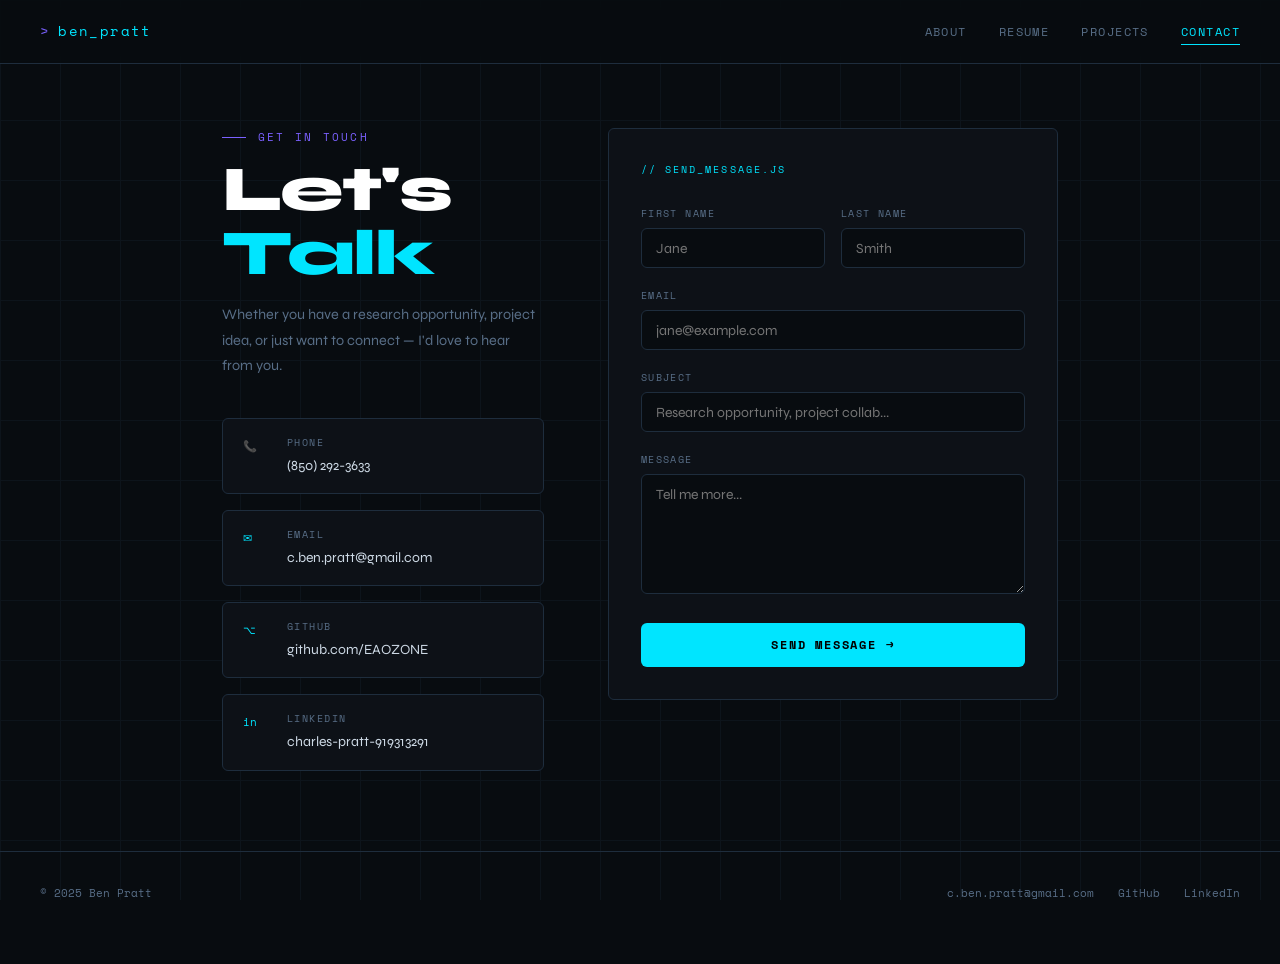
==== contact.html @ c1a09a0b "Adds arms etc" ====
<!DOCTYPE html>
<html lang="en">
<head>
  <meta charset="UTF-8" />
  <meta name="viewport" content="width=device-width, initial-scale=1.0" />
  <title>Contact — Ben Pratt</title>
  <link rel="stylesheet" href="css/style.css" />
  <style>
    .contact-wrapper {
      max-width: 900px;
      margin: 0 auto;
      padding: 4rem 2rem 5rem;
      position: relative;
      z-index: 1;
      display: grid;
      grid-template-columns: 1fr 1.4fr;
      gap: 4rem;
      align-items: start;
    }

    /* ── LEFT ── */
    .contact-info h1 {
      font-size: clamp(2.5rem, 5vw, 4rem);
      font-weight: 800;
      color: #fff;
      line-height: 1;
      letter-spacing: -.02em;
      margin-bottom: 1rem;
    }
    .contact-info h1 span { color: var(--accent); }
    .contact-info p {
      color: var(--muted);
      font-size: .9rem;
      line-height: 1.75;
      margin-bottom: 2.5rem;
    }

    .contact-details { display: flex; flex-direction: column; gap: 1rem; }
    .contact-item {
      display: flex;
      gap: 1rem;
      align-items: flex-start;
      padding: 1rem 1.25rem;
      background: var(--bg2);
      border: 1px solid var(--border);
      border-radius: var(--radius);
      transition: border-color .2s;
    }
    .contact-item:hover { border-color: var(--accent); }
    .contact-item-icon {
      font-family: var(--font-mono);
      font-size: .7rem;
      color: var(--accent);
      width: 28px;
      flex-shrink: 0;
      padding-top: .1rem;
    }
    .contact-item-label {
      font-family: var(--font-mono);
      font-size: .6rem;
      color: var(--muted);
      letter-spacing: .15em;
      text-transform: uppercase;
      margin-bottom: .2rem;
    }
    .contact-item-value {
      font-size: .875rem;
      color: var(--text);
    }
    .contact-item-value a { color: var(--text); }
    .contact-item-value a:hover { color: var(--accent); }

    /* ── FORM ── */
    .contact-form {
      background: var(--bg2);
      border: 1px solid var(--border);
      border-radius: var(--radius);
      padding: 2rem;
    }
    .form-title {
      font-family: var(--font-mono);
      font-size: .65rem;
      color: var(--accent);
      letter-spacing: .2em;
      text-transform: uppercase;
      margin-bottom: 1.75rem;
    }

    .form-row {
      display: grid;
      grid-template-columns: 1fr 1fr;
      gap: 1rem;
    }
    .form-group { margin-bottom: 1.25rem; }
    .form-group label {
      display: block;
      font-family: var(--font-mono);
      font-size: .6rem;
      color: var(--muted);
      letter-spacing: .15em;
      text-transform: uppercase;
      margin-bottom: .4rem;
    }
    .form-group input,
    .form-group textarea,
    .form-group select {
      width: 100%;
      background: var(--bg);
      border: 1px solid var(--border);
      border-radius: var(--radius);
      padding: .65rem .9rem;
      color: var(--text);
      font-family: var(--font-body);
      font-size: .875rem;
      outline: none;
      transition: border-color .2s, box-shadow .2s;
      resize: vertical;
    }
    .form-group input:focus,
    .form-group textarea:focus {
      border-color: var(--accent);
      box-shadow: 0 0 0 3px rgba(0,229,255,.08);
    }
    .form-group textarea { min-height: 120px; }

    .form-submit {
      width: 100%;
      padding: .85rem;
      background: var(--accent);
      color: #000;
      font-family: var(--font-mono);
      font-size: .75rem;
      font-weight: 700;
      letter-spacing: .15em;
      text-transform: uppercase;
      border: none;
      border-radius: var(--radius);
      cursor: pointer;
      transition: opacity .2s, box-shadow .2s;
    }
    .form-submit:hover {
      opacity: .9;
      box-shadow: var(--glow);
    }

    /* ── SUCCESS ── */
    .form-success {
      display: none;
      text-align: center;
      padding: 2rem;
    }
    .form-success.visible { display: block; }
    .form-success .icon {
      font-size: 2rem;
      margin-bottom: 1rem;
      color: var(--green);
    }
    .form-success p {
      font-family: var(--font-mono);
      font-size: .8rem;
      color: var(--muted);
    }

    @media (max-width: 768px) {
      .contact-wrapper { grid-template-columns: 1fr; gap: 2.5rem; }
      .form-row { grid-template-columns: 1fr; }
    }
  </style>
</head>
<body>
  <div class="grid-bg"></div>

  <nav>
    <div class="nav-logo">ben_pratt</div>
    <ul class="nav-links">
      <li><a href="index.html">About</a></li>
      <li><a href="resume.html">Resume</a></li>
      <li><a href="projects.html">Projects</a></li>
      <li><a href="contact.html" class="active">Contact</a></li>
    </ul>
  </nav>

  <main>
    <div class="contact-wrapper">

      <!-- LEFT: info -->
      <div class="contact-info fade-up">
        <div class="section-label">Get in Touch</div>
        <h1>Let's<br /><span>Talk</span></h1>
        <p>
          Whether you have a research opportunity, project idea, or just want to connect — I'd love to hear from you.
        </p>

        <div class="contact-details">
          <div class="contact-item">
            <div class="contact-item-icon">📞</div>
            <div>
              <div class="contact-item-label">Phone</div>
              <div class="contact-item-value">(850) 292-3633</div>
            </div>
          </div>
          <div class="contact-item">
            <div class="contact-item-icon">✉</div>
            <div>
              <div class="contact-item-label">Email</div>
              <div class="contact-item-value">
                <a href="mailto:c.ben.pratt@gmail.com">c.ben.pratt@gmail.com</a>
              </div>
            </div>
          </div>
          <div class="contact-item">
            <div class="contact-item-icon">⌥</div>
            <div>
              <div class="contact-item-label">GitHub</div>
              <div class="contact-item-value">
                <a href="https://github.com/EAOZONE" target="_blank">github.com/EAOZONE</a>
              </div>
            </div>
          </div>
          <div class="contact-item">
            <div class="contact-item-icon">in</div>
            <div>
              <div class="contact-item-label">LinkedIn</div>
              <div class="contact-item-value">
                <a href="https://www.linkedin.com/in/charles-pratt-919313291/" target="_blank">charles-pratt-919313291</a>
              </div>
            </div>
          </div>
        </div>
      </div>

      <!-- RIGHT: form -->
      <div class="contact-form fade-up fade-up-2">
        <div class="form-title">// send_message.js</div>

        <div id="formWrap">
          <div class="form-row">
            <div class="form-group">
              <label for="fname">First Name</label>
              <input type="text" id="fname" placeholder="Jane" />
            </div>
            <div class="form-group">
              <label for="lname">Last Name</label>
              <input type="text" id="lname" placeholder="Smith" />
            </div>
          </div>
          <div class="form-group">
            <label for="email">Email</label>
            <input type="email" id="email" placeholder="jane@example.com" />
          </div>
          <div class="form-group">
            <label for="subject">Subject</label>
            <input type="text" id="subject" placeholder="Research opportunity, project collab..." />
          </div>
          <div class="form-group">
            <label for="message">Message</label>
            <textarea id="message" placeholder="Tell me more..."></textarea>
          </div>
          <button class="form-submit" onclick="handleSubmit()">Send Message →</button>
        </div>

        <div class="form-success" id="successMsg">
          <div class="icon">✓</div>
          <h3 style="color:#fff;margin-bottom:.5rem;">Message sent!</h3>
          <p>Thanks for reaching out. I'll get back to you soon.</p>
        </div>
      </div>

    </div>

    <footer>
      <span>© 2025 Ben Pratt</span>
      <div class="footer-links">
        <a href="mailto:c.ben.pratt@gmail.com">c.ben.pratt@gmail.com</a>
        <a href="https://github.com/EAOZONE" target="_blank">GitHub</a>
        <a href="https://www.linkedin.com/in/charles-pratt-919313291/" target="_blank">LinkedIn</a>
      </div>
    </footer>
  </main>

  <script>
    function handleSubmit() {
      const email = document.getElementById('email').value.trim();
      const message = document.getElementById('message').value.trim();
      if (!email || !message) {
        alert('Please fill in your email and message.');
        return;
      }
      // In production you'd POST to a form service (Formspree, Netlify Forms, etc.)
      // For now, open the user's mail client as a fallback
      const fname = document.getElementById('fname').value.trim();
      const lname = document.getElementById('lname').value.trim();
      const subject = encodeURIComponent(document.getElementById('subject').value.trim() || 'Portfolio Contact');
      const body = encodeURIComponent(`From: ${fname} ${lname} <${email}>\n\n${message}`);
      window.location.href = `mailto:c.ben.pratt@gmail.com?subject=${subject}&body=${body}`;

      document.getElementById('formWrap').style.display = 'none';
      document.getElementById('successMsg').classList.add('visible');
    }
  </script>
</body>
</html>
---- css/style.css ----
@import url('https://fonts.googleapis.com/css2?family=Space+Mono:ital,wght@0,400;0,700;1,400&family=Syne:wght@400;600;700;800&display=swap');

/* ─── DESIGN TOKENS ─────────────────────────────────────────────────────── */

:root {
  --bg:        #080c10;
  --bg2:       #0d1117;
  --bg3:       #111820;
  --border:    #1e2d3d;
  --border2:   #2a3f55;
  --text:      #cdd9e5;
  --muted:     #586e87;
  --accent:    #00e5ff;
  --accent2:   #7b61ff;
  --accent3:   #ff4ecd;
  --green:     #39d353;
  --glow:      0 0 20px rgba(0,229,255,0.25);
  --glow-sm:   0 0 8px rgba(0,229,255,0.2);
  --radius:    6px;
  --font-mono: 'Space Mono', monospace;
  --font-body: 'Syne', sans-serif;
  --nav-h:     64px;
}

/* ─── RESET ──────────────────────────────────────────────────────────────── */
*, *::before, *::after { box-sizing: border-box; margin: 0; padding: 0; }
html { scroll-behavior: smooth; }
body {
  background: var(--bg);
  color: var(--text);
  font-family: var(--font-body);
  font-size: 16px;
  line-height: 1.65;
  min-height: 100vh;
  overflow-x: hidden;
}
a { color: var(--accent); text-decoration: none; transition: color .2s; }
a:hover { color: #fff; }
img { max-width: 100%; display: block; }
button { cursor: pointer; font-family: var(--font-body); }


/* ─── NAV ────────────────────────────────────────────────────────────────── */
nav {
  position: fixed;
  top: 0; left: 0; right: 0;
  height: var(--nav-h);
  background: rgba(8,12,16,.85);
  backdrop-filter: blur(12px);
  border-bottom: 1px solid var(--border);
  display: flex;
  align-items: center;
  justify-content: space-between;
  padding: 0 2.5rem;
  z-index: 100;
}
.nav-logo {
  font-family: var(--font-mono);
  font-size: .85rem;
  color: var(--accent);
  letter-spacing: .1em;
  display: flex;
  align-items: center;
  gap: .5rem;
}
.nav-logo::before {
  content: '>';
  color: var(--accent2);
  animation: blink 1.2s step-end infinite;
}
@keyframes blink { 50% { opacity: 0; } }

.nav-links {
  display: flex;
  gap: 2rem;
  list-style: none;
}
.nav-links a {
  font-family: var(--font-mono);
  font-size: .75rem;
  color: var(--muted);
  letter-spacing: .12em;
  text-transform: uppercase;
  padding: .25rem 0;
  border-bottom: 1px solid transparent;
  transition: color .2s, border-color .2s;
}
.nav-links a:hover,
.nav-links a.active {
  color: var(--accent);
  border-color: var(--accent);
}

/* ─── PAGE WRAPPER ───────────────────────────────────────────────────────── */
main {
  margin-top: var(--nav-h);
  min-height: calc(100vh - var(--nav-h));
}

/* ─── SECTION TITLE ─────────────────────────────────────────────────────── */
.section-label {
  font-family: var(--font-mono);
  font-size: .7rem;
  color: var(--accent2);
  letter-spacing: .2em;
  text-transform: uppercase;
  margin-bottom: .75rem;
  display: flex;
  align-items: center;
  gap: .75rem;
}
.section-label::before {
  content: '';
  display: block;
  width: 24px;
  height: 1px;
  background: var(--accent2);
}

/* ─── BTN ────────────────────────────────────────────────────────────────── */
.btn {
  display: inline-flex;
  align-items: center;
  gap: .5rem;
  font-family: var(--font-mono);
  font-size: .75rem;
  letter-spacing: .1em;
  padding: .65rem 1.4rem;
  border: 1px solid var(--accent);
  color: var(--accent);
  background: transparent;
  border-radius: var(--radius);
  transition: background .2s, color .2s, box-shadow .2s;
  text-transform: uppercase;
  text-decoration: none;
}
.btn:hover {
  background: var(--accent);
  color: var(--bg);
  box-shadow: var(--glow);
  color: #000;
}
.btn-ghost {
  border-color: var(--border2);
  color: var(--muted);
}
.btn-ghost:hover {
  border-color: var(--accent);
  color: var(--accent);
  background: transparent;
  box-shadow: none;
}

/* ─── GRID BACKGROUND ────────────────────────────────────────────────────── */
.grid-bg {
  position: fixed;
  inset: 0;
  background-image:
    linear-gradient(var(--border) 1px, transparent 1px),
    linear-gradient(90deg, var(--border) 1px, transparent 1px);
  background-size: 60px 60px;
  opacity: .25;
  pointer-events: none;
  z-index: 0;
}

/* ─── FOOTER ─────────────────────────────────────────────────────────────── */
footer {
  border-top: 1px solid var(--border);
  padding: 2rem 2.5rem;
  display: flex;
  justify-content: space-between;
  align-items: center;
  font-family: var(--font-mono);
  font-size: .7rem;
  color: var(--muted);
  flex-wrap: wrap;
  gap: 1rem;
}
.footer-links {
  display: flex;
  gap: 1.5rem;
}
.footer-links a {
  color: var(--muted);
  transition: color .2s;
}
.footer-links a:hover { color: var(--accent); }

/* ─── UTILITIES ──────────────────────────────────────────────────────────── */
.container {
  max-width: 1100px;
  margin: 0 auto;
  padding: 0 2rem;
  position: relative;
  z-index: 1;
}

/* ─── ANIMATIONS ─────────────────────────────────────────────────────────── */
@keyframes fadeUp {
  from { opacity: 0; transform: translateY(24px); }
  to   { opacity: 1; transform: translateY(0); }
}
.fade-up { animation: fadeUp .6s ease both; }
.fade-up-1 { animation-delay: .1s; }
.fade-up-2 { animation-delay: .2s; }
.fade-up-3 { animation-delay: .3s; }
.fade-up-4 { animation-delay: .4s; }

/* ─── MOBILE ─────────────────────────────────────────────────────────────── */
@media (max-width: 640px) {
  nav { padding: 0 1.25rem; }
  .nav-links { gap: 1.25rem; }
  .nav-links a { font-size: .65rem; }
  footer { flex-direction: column; align-items: flex-start; }
}
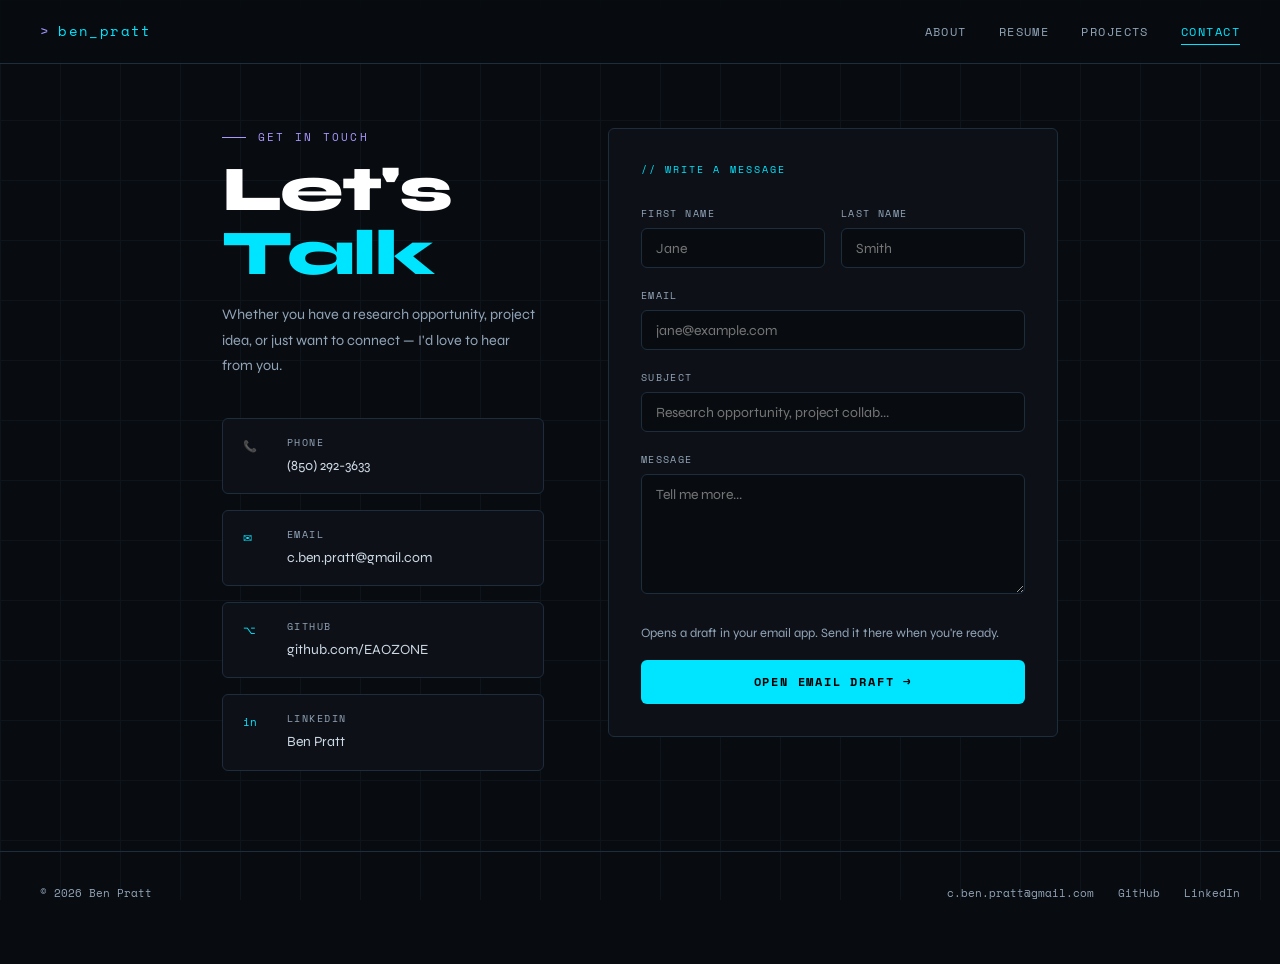
==== commit 1289de05: "full rework of everything" ====
--- a/contact.html
+++ b/contact.html
@@ -66,7 +66,10 @@
     .contact-item-value {
       font-size: .875rem;
       color: var(--text);
-    }
+      overflow-wrap: anywhere;
+    }
+    .contact-item > div:last-child { min-width: 0; }
+    .contact-info, .contact-form { min-width: 0; }
     .contact-item-value a { color: var(--text); }
     .contact-item-value a:hover { color: var(--accent); }
 
@@ -164,23 +167,25 @@
     @media (max-width: 768px) {
       .contact-wrapper { grid-template-columns: 1fr; gap: 2.5rem; }
       .form-row { grid-template-columns: 1fr; }
+      .contact-form { padding: 1.25rem; }
     }
   </style>
 </head>
 <body>
+  <a class="skip-link" href="#main">Skip to content</a>
   <div class="grid-bg"></div>
 
-  <nav>
+  <nav aria-label="Main navigation">
     <div class="nav-logo">ben_pratt</div>
     <ul class="nav-links">
       <li><a href="index.html">About</a></li>
       <li><a href="resume.html">Resume</a></li>
       <li><a href="projects.html">Projects</a></li>
-      <li><a href="contact.html" class="active">Contact</a></li>
+      <li><a href="contact.html" class="active" aria-current="page">Contact</a></li>
     </ul>
   </nav>
 
-  <main>
+  <main id="main" tabindex="-1">
     <div class="contact-wrapper">
 
       <!-- LEFT: info -->
@@ -213,7 +218,7 @@
             <div>
               <div class="contact-item-label">GitHub</div>
               <div class="contact-item-value">
-                <a href="https://github.com/EAOZONE" target="_blank">github.com/EAOZONE</a>
+                <a href="https://github.com/EAOZONE" target="_blank" rel="noopener noreferrer">github.com/EAOZONE</a>
               </div>
             </div>
           </div>
@@ -222,7 +227,7 @@
             <div>
               <div class="contact-item-label">LinkedIn</div>
               <div class="contact-item-value">
-                <a href="https://www.linkedin.com/in/charles-pratt-919313291/" target="_blank">charles-pratt-919313291</a>
+                <a href="https://www.linkedin.com/in/charles-pratt-919313291/" target="_blank" rel="noopener noreferrer">Ben Pratt</a>
               </div>
             </div>
           </div>
@@ -231,22 +236,22 @@
 
       <!-- RIGHT: form -->
       <div class="contact-form fade-up fade-up-2">
-        <div class="form-title">// send_message.js</div>
-
-        <div id="formWrap">
+        <div class="form-title">// write a message</div>
+
+        <form id="formWrap">
           <div class="form-row">
             <div class="form-group">
               <label for="fname">First Name</label>
-              <input type="text" id="fname" placeholder="Jane" />
+              <input type="text" id="fname" autocomplete="given-name" placeholder="Jane" />
             </div>
             <div class="form-group">
               <label for="lname">Last Name</label>
-              <input type="text" id="lname" placeholder="Smith" />
+              <input type="text" id="lname" autocomplete="family-name" placeholder="Smith" />
             </div>
           </div>
           <div class="form-group">
             <label for="email">Email</label>
-            <input type="email" id="email" placeholder="jane@example.com" />
+            <input type="email" id="email" autocomplete="email" required placeholder="jane@example.com" />
           </div>
           <div class="form-group">
             <label for="subject">Subject</label>
@@ -254,49 +259,46 @@
           </div>
           <div class="form-group">
             <label for="message">Message</label>
-            <textarea id="message" placeholder="Tell me more..."></textarea>
-          </div>
-          <button class="form-submit" onclick="handleSubmit()">Send Message →</button>
-        </div>
-
-        <div class="form-success" id="successMsg">
-          <div class="icon">✓</div>
-          <h3 style="color:#fff;margin-bottom:.5rem;">Message sent!</h3>
-          <p>Thanks for reaching out. I'll get back to you soon.</p>
+            <textarea id="message" required placeholder="Tell me more..."></textarea>
+          </div>
+          <p style="color:var(--muted);font-size:.8rem;margin-bottom:1rem;">Opens a draft in your email app. Send it there when you're ready.</p>
+          <button class="form-submit" type="submit">Open Email Draft →</button>
+        </form>
+
+        <div class="form-success" id="successMsg" role="status">
+          <p>Finish sending in your email app. If it didn't open, you can email <a href="mailto:c.ben.pratt@gmail.com">c.ben.pratt@gmail.com</a> directly. Your message is still here to copy.</p>
         </div>
       </div>
 
     </div>
 
     <footer>
-      <span>© 2025 Ben Pratt</span>
+      <span>© 2026 Ben Pratt</span>
       <div class="footer-links">
         <a href="mailto:c.ben.pratt@gmail.com">c.ben.pratt@gmail.com</a>
-        <a href="https://github.com/EAOZONE" target="_blank">GitHub</a>
-        <a href="https://www.linkedin.com/in/charles-pratt-919313291/" target="_blank">LinkedIn</a>
+        <a href="https://github.com/EAOZONE" target="_blank" rel="noopener noreferrer">GitHub</a>
+        <a href="https://www.linkedin.com/in/charles-pratt-919313291/" target="_blank" rel="noopener noreferrer">LinkedIn</a>
       </div>
     </footer>
   </main>
 
   <script>
-    function handleSubmit() {
+    document.getElementById('formWrap').addEventListener('submit', event => {
+      event.preventDefault();
       const email = document.getElementById('email').value.trim();
       const message = document.getElementById('message').value.trim();
       if (!email || !message) {
         alert('Please fill in your email and message.');
         return;
       }
-      // In production you'd POST to a form service (Formspree, Netlify Forms, etc.)
-      // For now, open the user's mail client as a fallback
       const fname = document.getElementById('fname').value.trim();
       const lname = document.getElementById('lname').value.trim();
       const subject = encodeURIComponent(document.getElementById('subject').value.trim() || 'Portfolio Contact');
       const body = encodeURIComponent(`From: ${fname} ${lname} <${email}>\n\n${message}`);
       window.location.href = `mailto:c.ben.pratt@gmail.com?subject=${subject}&body=${body}`;
 
-      document.getElementById('formWrap').style.display = 'none';
       document.getElementById('successMsg').classList.add('visible');
-    }
+    });
   </script>
 </body>
 </html>
--- a/css/style.css
+++ b/css/style.css
@@ -9,9 +9,9 @@
   --border:    #1e2d3d;
   --border2:   #2a3f55;
   --text:      #cdd9e5;
-  --muted:     #586e87;
+  --muted:     #92a4b8;
   --accent:    #00e5ff;
-  --accent2:   #7b61ff;
+  --accent2:   #aa97ff;
   --accent3:   #ff4ecd;
   --green:     #39d353;
   --glow:      0 0 20px rgba(0,229,255,0.25);
@@ -38,6 +38,12 @@
 a:hover { color: #fff; }
 img { max-width: 100%; display: block; }
 button { cursor: pointer; font-family: var(--font-body); }
+[hidden] { display: none !important; }
+:focus-visible { outline: 2px solid var(--accent); outline-offset: 4px; }
+main { scroll-margin-top: calc(var(--nav-h) + 1rem); }
+.skip-link { position: fixed; top: .5rem; left: 1rem; z-index: 1000; padding: .6rem 1rem; background: var(--bg2); border: 1px solid var(--accent); transform: translateY(-160%); }
+.skip-link:focus { transform: translateY(0); }
+.sr-only { position: absolute; width: 1px; height: 1px; padding: 0; margin: -1px; overflow: hidden; clip-path: inset(50%); white-space: nowrap; border: 0; }
 
 
 /* ─── NAV ────────────────────────────────────────────────────────────────── */
@@ -180,6 +186,7 @@
 .footer-links {
   display: flex;
   gap: 1.5rem;
+  flex-wrap: wrap;
 }
 .footer-links a {
   color: var(--muted);
@@ -209,8 +216,15 @@
 
 /* ─── MOBILE ─────────────────────────────────────────────────────────────── */
 @media (max-width: 640px) {
-  nav { padding: 0 1.25rem; }
-  .nav-links { gap: 1.25rem; }
+  :root { --nav-h: 100px; }
+  nav { padding: .65rem 1.25rem; flex-direction: column; justify-content: center; gap: .4rem; }
+  .nav-links { width: 100%; justify-content: center; gap: clamp(.7rem, 4vw, 1.25rem); }
   .nav-links a { font-size: .65rem; }
+  .nav-links a { display: inline-flex; align-items: center; min-height: 40px; }
   footer { flex-direction: column; align-items: flex-start; }
 }
+
+@media (prefers-reduced-motion: reduce) {
+  html { scroll-behavior: auto; }
+  *, *::before, *::after { animation: none !important; transition: none !important; }
+}
